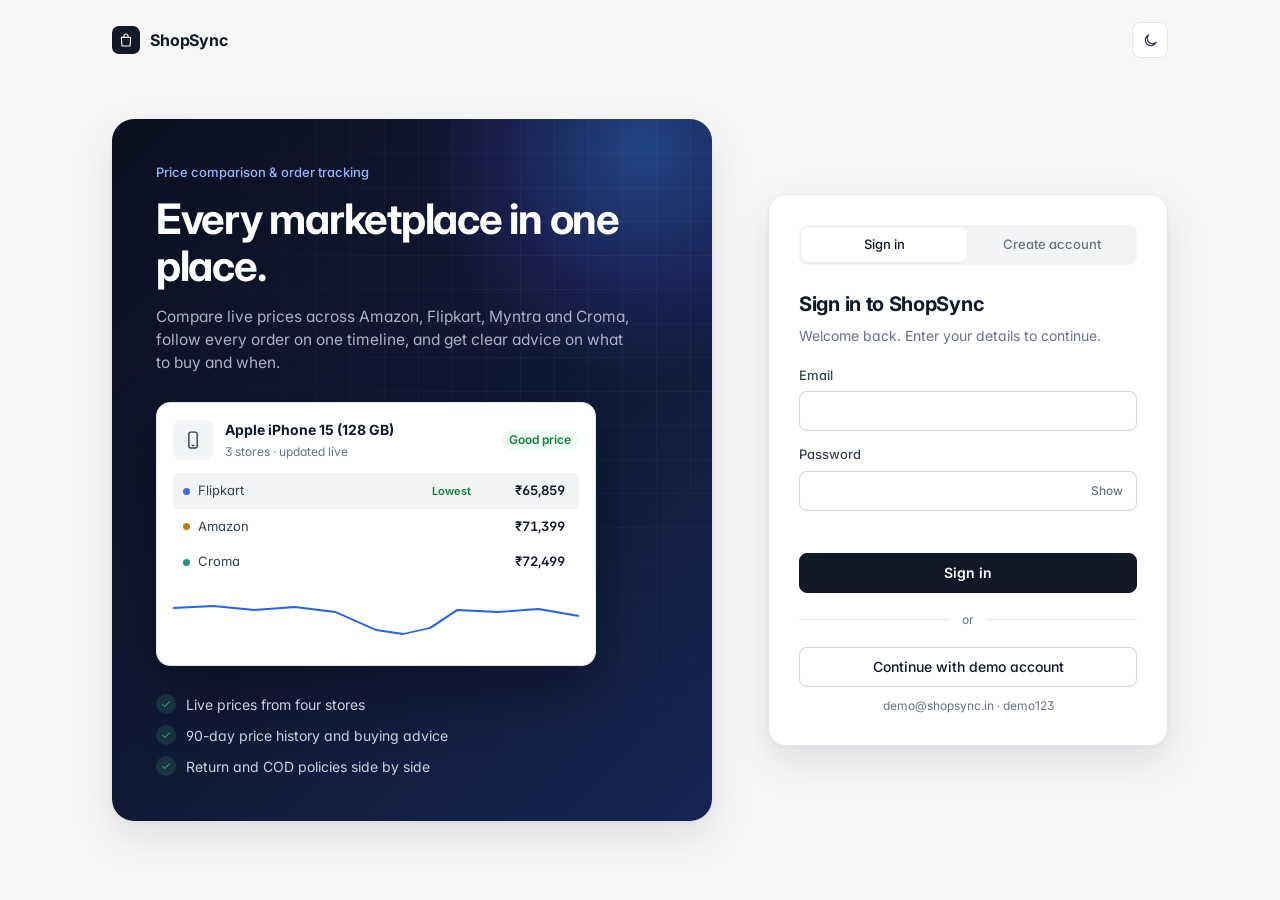
==== web/login.html @ 0868a35e "ShopSync" ====
<!DOCTYPE html>
<html lang="en" data-theme="light">
<head>
  <meta charset="utf-8">
  <meta name="viewport" content="width=device-width, initial-scale=1">
  <title>Sign in · ShopSync</title>
  <link rel="icon" href="data:image/svg+xml,<svg xmlns='http://www.w3.org/2000/svg' viewBox='0 0 32 32'><rect width='32' height='32' rx='7' fill='%23111827'/><path d='M9 12h14l-1.2 11H10.2z' fill='none' stroke='white' stroke-width='2'/><path d='M12.5 12v-1.5a3.5 3.5 0 0 1 7 0V12' fill='none' stroke='white' stroke-width='2'/></svg>">
  <link rel="preconnect" href="https://fonts.googleapis.com">
  <link href="https://fonts.googleapis.com/css2?family=Inter:wght@400;500;600;700&display=swap" rel="stylesheet">
  <link rel="stylesheet" href="css/base.css">
  <link rel="stylesheet" href="css/login.css">
  <script>try{document.documentElement.dataset.theme=localStorage.getItem("ss-theme")||"light"}catch(e){}</script>
</head>
<body class="login-page">
  <header class="login-top">
    <div class="brand"><span class="brand-mark" data-icon="bag" data-size="16"></span>ShopSync</div>
    <button class="icon-btn" id="themeToggle" aria-label="Toggle theme"></button>
  </header>

  <main class="login-shell">
    <section class="login-intro">
      <div class="hero-grid" aria-hidden="true"></div>
      <div class="hero-orb" aria-hidden="true"></div>
      <p class="kicker">Price comparison &amp; order tracking</p>
      <h1>Every marketplace in one place.</h1>
      <p class="lead">Compare live prices across Amazon, Flipkart, Myntra and Croma, follow every order on one timeline,
        and get clear advice on what to buy and when.</p>

      <!-- static product preview -->
      <div class="preview" aria-hidden="true">
        <div class="pv-head">
          <span class="pv-icon" data-icon="phone" data-size="20"></span>
          <div>
            <strong>Apple iPhone 15 (128 GB)</strong>
            <small>3 stores · updated live</small>
          </div>
          <span class="pv-pill">Good price</span>
        </div>
        <div class="pv-row best"><span><i class="dot-store flipkart"></i>Flipkart</span><span class="pv-tag">Lowest</span><b id="pvPrice">₹65,859</b></div>
        <div class="pv-row"><span><i class="dot-store amazon"></i>Amazon</span><span></span><b>₹71,399</b></div>
        <div class="pv-row"><span><i class="dot-store croma"></i>Croma</span><span></span><b>₹72,499</b></div>
        <svg class="pv-chart" viewBox="0 0 300 54" preserveAspectRatio="none">
          <defs><linearGradient id="pvFill" x1="0" x2="0" y1="0" y2="1"><stop offset="0" stop-color="#3b82f6" stop-opacity=".18"/><stop offset="1" stop-color="#3b82f6" stop-opacity="0"/></linearGradient></defs>
          <path class="pv-area" d="M0,18 L30,16 L60,20 L90,17 L120,22 L150,40 L170,44 L190,38 L210,20 L240,22 L270,19 L300,26 L300,54 L0,54 Z" fill="url(#pvFill)"/>
          <polyline class="pv-line" points="0,18 30,16 60,20 90,17 120,22 150,40 170,44 190,38 210,20 240,22 270,19 300,26" fill="none" stroke="currentColor" stroke-width="1.8" stroke-linejoin="round"/>
        </svg>
      </div>

      <ul class="points">
        <li><span data-icon="check" data-size="16"></span>Live prices from four stores</li>
        <li><span data-icon="check" data-size="16"></span>90-day price history and buying advice</li>
        <li><span data-icon="check" data-size="16"></span>Return and COD policies side by side</li>
      </ul>
    </section>

    <section class="auth-card" id="authCard">
      <div class="auth-tabs" role="tablist">
        <button class="auth-tab active" data-mode="login" role="tab">Sign in</button>
        <button class="auth-tab" data-mode="signup" role="tab">Create account</button>
      </div>

      <h2 id="authTitle">Sign in to ShopSync</h2>
      <p class="auth-sub" id="authSub">Welcome back. Enter your details to continue.</p>

      <form id="authForm" novalidate>
        <label class="field signup-only">
          <span>Full name</span>
          <input id="name" name="name" type="text" autocomplete="name">
        </label>
        <label class="field">
          <span>Email</span>
          <input id="email" name="email" type="email" autocomplete="email" required>
        </label>
        <label class="field">
          <span>Password</span>
          <div class="pw-wrap">
            <input id="password" name="password" type="password" autocomplete="current-password" required minlength="6">
            <button type="button" class="peek" id="peekBtn">Show</button>
          </div>
        </label>
        <div class="strength signup-only" aria-hidden="true"><span id="strengthBar"></span></div>

        <p class="form-error" id="formError" role="alert"></p>

        <button class="btn-primary full" type="submit" id="submitBtn">
          <span class="spinner"></span><span class="btn-label">Sign in</span>
        </button>
      </form>

      <div class="divider"><span>or</span></div>
      <button class="btn-ghost full" id="demoBtn">Continue with demo account</button>
      <p class="fine-print">demo@shopsync.in · demo123</p>
    </section>
  </main>

  <script src="js/icons.js"></script>
  <script src="js/login.js"></script>
</body>
</html>
---- web/css/base.css ----
/* ==========================================================================
   ShopSync design tokens: neutral greys + a single blue accent.
   ========================================================================== */
:root,
[data-theme="light"] {
  --bg: #f7f7f8;
  --surface: #ffffff;
  --surface-2: #f3f4f6;
  --surface-hover: #f9fafb;
  --border: #e5e7eb;
  --border-strong: #d1d5db;
  --text: #111827;
  --text-2: #374151;
  --muted: #6b7280;
  --accent: #2563eb;
  --accent-hover: #1d4ed8;
  --accent-soft: #eff4ff;
  --accent-2: #4f46e5;
  --hero: linear-gradient(135deg, #0b1020 0%, #0f1a36 55%, #172554 100%);
  --shadow-lg: 0 2px 4px rgba(16, 24, 40, .04), 0 16px 40px rgba(16, 24, 40, .10);
  --good: #15803d;
  --good-soft: #f0fdf4;
  --bad: #b91c1c;
  --bad-soft: #fef2f2;
  --warn: #a16207;
  --warn-soft: #fefce8;
  --btn-bg: #111827;
  --btn-text: #ffffff;
  --shadow: 0 1px 2px rgba(16, 24, 40, .05), 0 8px 24px rgba(16, 24, 40, .06);
  --shadow-sm: 0 1px 2px rgba(16, 24, 40, .06);
  --overlay: rgba(17, 24, 39, .35);

  /* store colours: muted, only used for small dots and chart lines */
  --amazon: #c27c0e;
  --flipkart: #3b6fd8;
  --myntra: #c2477a;
  --croma: #23917f;

  --radius: 12px;
  --radius-sm: 8px;
  --ease: cubic-bezier(.2, .7, .2, 1);
  --spring: cubic-bezier(.34, 1.4, .64, 1);
  color-scheme: light;
}

[data-theme="dark"] {
  --bg: #0e1013;
  --surface: #15171b;
  --surface-2: #1c1f24;
  --surface-hover: #1a1d22;
  --border: #25282e;
  --border-strong: #33373e;
  --text: #ececee;
  --text-2: #c5c7cc;
  --muted: #8b8f98;
  --accent: #6b9bff;
  --accent-hover: #8bb0ff;
  --accent-soft: rgba(107, 155, 255, .12);
  --accent-2: #818cf8;
  --hero: linear-gradient(135deg, #0d1222 0%, #111a33 55%, #18244d 100%);
  --shadow-lg: 0 2px 4px rgba(0, 0, 0, .3), 0 16px 40px rgba(0, 0, 0, .45);
  --good: #4bb36b;
  --good-soft: rgba(75, 179, 107, .12);
  --bad: #f0645a;
  --bad-soft: rgba(240, 100, 90, .12);
  --warn: #d4a72c;
  --warn-soft: rgba(212, 167, 44, .12);
  --btn-bg: #ececee;
  --btn-text: #111317;
  --shadow: 0 1px 2px rgba(0, 0, 0, .3), 0 8px 24px rgba(0, 0, 0, .3);
  --shadow-sm: 0 1px 2px rgba(0, 0, 0, .3);
  --overlay: rgba(0, 0, 0, .55);
  --amazon: #d9a03f;
  --flipkart: #6f97e6;
  --myntra: #d77aa0;
  --croma: #4fb5a3;
  color-scheme: dark;
}

*, *::before, *::after { box-sizing: border-box; }
html, body { margin: 0; }

body {
  font-family: "Inter", system-ui, -apple-system, "Segoe UI", Roboto, sans-serif;
  font-feature-settings: "cv11", "ss01";
  background: var(--bg);
  color: var(--text);
  line-height: 1.5;
  font-size: 14px;
  -webkit-font-smoothing: antialiased;
}

button, input, select, textarea { font: inherit; color: inherit; }
button { cursor: pointer; }
a { color: var(--accent); }
::selection { background: var(--accent-soft); }
.ic { display: block; flex: none; }

/* -------- buttons -------- */
.btn-primary {
  display: inline-flex; align-items: center; justify-content: center; gap: 8px;
  border: 1px solid var(--btn-bg); border-radius: var(--radius-sm); padding: 0 16px; min-height: 40px;
  font-weight: 600; font-size: 14px; color: var(--btn-text); background: var(--btn-bg);
  transition: opacity .15s, transform .2s var(--ease), box-shadow .2s;
}
.btn-primary { position: relative; overflow: hidden; }
.btn-primary::after {
  content: ""; position: absolute; inset: 0; transform: translateX(-120%);
  background: linear-gradient(100deg, transparent 30%, rgba(255,255,255,.22) 50%, transparent 70%);
  transition: transform .6s var(--ease);
}
.btn-primary:hover { opacity: .92; transform: translateY(-1px); box-shadow: 0 6px 16px rgba(17, 24, 39, .18); }
.btn-primary:hover::after { transform: translateX(120%); }
.btn-primary:active { transform: translateY(1px); }
.btn-primary:disabled { opacity: .55; cursor: default; }
.btn-primary.small { min-height: 34px; padding: 0 12px; font-size: 13px; }

.btn-ghost {
  display: inline-flex; align-items: center; justify-content: center; gap: 8px;
  border: 1px solid var(--border-strong); background: var(--surface); border-radius: var(--radius-sm);
  min-height: 40px; padding: 0 14px; font-weight: 500; transition: background .15s, border-color .15s;
}
.btn-ghost:hover { background: var(--surface-2); }

.icon-btn {
  position: relative; width: 36px; height: 36px; flex: none; border-radius: var(--radius-sm);
  border: 1px solid var(--border); background: var(--surface); color: var(--text-2);
  display: grid; place-items: center; transition: background .15s, color .15s;
}
.icon-btn:hover { background: var(--surface-2); color: var(--text); }

.spinner {
  width: 16px; height: 16px; border-radius: 50%; border: 2px solid currentColor; border-right-color: transparent;
  animation: spin .7s linear infinite; display: none; opacity: .8;
}
.loading .spinner { display: inline-block; }
@keyframes spin { to { transform: rotate(360deg); } }

/* store dot */
.dot-store { width: 7px; height: 7px; border-radius: 50%; display: inline-block; flex: none; background: var(--sc, var(--muted)); }
.dot-store.amazon, .s-Amazon { --sc: var(--amazon); }
.dot-store.flipkart, .s-Flipkart { --sc: var(--flipkart); }
.dot-store.myntra, .s-Myntra { --sc: var(--myntra); }
.dot-store.croma, .s-Croma { --sc: var(--croma); }

@keyframes fadeUp { from { opacity: 0; transform: translateY(6px); } }
@keyframes fadeIn { from { opacity: 0; } }

@media (prefers-reduced-motion: reduce) {
  *, *::before, *::after { animation-duration: .001ms !important; transition-duration: .001ms !important; }
}
---- web/css/login.css ----
/* ============================ Login page ============================ */
.login-page { min-height: 100vh; display: flex; flex-direction: column; }

.login-top {
  display: flex; justify-content: space-between; align-items: center;
  max-width: 1120px; width: 100%; margin: 0 auto; padding: 22px 32px;
}
.brand { display: flex; align-items: center; gap: 10px; font-weight: 700; font-size: 16px; letter-spacing: -.01em; }
.brand-mark {
  width: 28px; height: 28px; border-radius: 7px; display: grid; place-items: center;
  background: var(--btn-bg); color: var(--btn-text);
}

.login-shell {
  flex: 1; display: grid; grid-template-columns: 1.15fr 400px; gap: 56px; align-items: center;
  max-width: 1120px; width: 100%; margin: 0 auto; padding: 24px 32px 64px;
}

.login-intro {
  position: relative; overflow: hidden; padding: 44px; border-radius: 22px; color: #e5e7eb;
  background: var(--hero); box-shadow: var(--shadow-lg); animation: fadeUp .6s var(--ease) both;
}
.login-intro > *:not(.hero-grid):not(.hero-orb) { position: relative; z-index: 1; }
.hero-grid {
  position: absolute; inset: 0; pointer-events: none;
  background-image: linear-gradient(rgba(255,255,255,.05) 1px, transparent 1px), linear-gradient(90deg, rgba(255,255,255,.05) 1px, transparent 1px);
  background-size: 34px 34px; mask-image: radial-gradient(ellipse at 80% 20%, #000 0%, transparent 70%);
  -webkit-mask-image: radial-gradient(ellipse at 80% 20%, #000 0%, transparent 70%);
}
.hero-orb {
  position: absolute; width: 460px; height: 460px; right: -160px; top: -200px; border-radius: 50%; pointer-events: none;
  background: radial-gradient(circle, rgba(59, 130, 246, .42), rgba(79, 70, 229, .16) 45%, transparent 70%);
  animation: orbFloat 12s ease-in-out infinite alternate;
}
@keyframes orbFloat { from { transform: translate(0, 0) scale(1); } to { transform: translate(-70px, 60px) scale(1.12); } }
.kicker { margin: 0 0 12px; font-size: 13px; font-weight: 500; color: #93b4ff; }
.login-intro h1 { margin: 0; font-size: clamp(30px, 3.6vw, 42px); line-height: 1.12; letter-spacing: -.03em; font-weight: 700; max-width: 520px; color: #fff; }
.lead { margin: 16px 0 28px; font-size: 15.5px; color: #aab3c5; max-width: 480px; }

.preview {
  max-width: 440px; padding: 16px; border-radius: 14px; background: var(--surface); color: var(--text);
  border: 1px solid var(--border); box-shadow: 0 24px 60px rgba(0, 0, 0, .35);
  animation: floatCard 7s ease-in-out infinite, fadeUp .7s var(--ease) .15s both;
}
@keyframes floatCard { 0%, 100% { transform: translateY(0) rotate(-.4deg); } 50% { transform: translateY(-8px) rotate(.2deg); } }
.pv-row { transition: background .3s; }
.pv-row b { transition: color .3s; border-radius: 4px; padding: 0 4px; }
.pv-row b.tick { animation: tick 1.4s var(--ease); }
@keyframes tick { 0%, 35% { color: var(--good); background: var(--good-soft); } }
.pv-line { stroke-dasharray: 400; stroke-dashoffset: 400; animation: draw 1.6s var(--ease) .5s forwards; }
.pv-area { opacity: 0; animation: fadeIn .8s ease 1.2s forwards; }
@keyframes draw { to { stroke-dashoffset: 0; } }
.pv-head { display: flex; gap: 12px; align-items: center; margin-bottom: 12px; }
.pv-head strong { display: block; font-size: 14px; }
.pv-head small { color: var(--muted); font-size: 12px; }
.pv-icon { width: 40px; height: 40px; border-radius: 8px; background: var(--surface-2); display: grid; place-items: center; color: var(--text-2); }
.pv-pill { margin-left: auto; font-size: 12px; font-weight: 600; color: var(--good); background: var(--good-soft); padding: 2px 8px; border-radius: 99px; }
.pv-row { display: grid; grid-template-columns: 1fr auto 90px; align-items: center; gap: 8px; padding: 8px 10px; border-radius: 6px; font-size: 13px; }
.pv-row span:first-child { display: flex; align-items: center; gap: 8px; color: var(--text-2); }
.pv-row b { text-align: right; font-weight: 600; font-variant-numeric: tabular-nums; }
.pv-row.best { background: var(--surface-2); }
.pv-tag { font-size: 11px; font-weight: 600; color: var(--good); }
.pv-chart { width: 100%; height: 54px; margin-top: 10px; color: var(--accent); }

.points { list-style: none; padding: 0; margin: 28px 0 0; display: grid; gap: 10px; color: #c9d2e3; }
.points li { display: flex; align-items: center; gap: 10px; animation: fadeUp .5s var(--ease) both; }
.points li:nth-child(1) { animation-delay: .35s; }
.points li:nth-child(2) { animation-delay: .45s; }
.points li:nth-child(3) { animation-delay: .55s; }
.points li span { width: 20px; height: 20px; border-radius: 50%; display: grid; place-items: center; background: rgba(74, 222, 128, .14); color: #4ade80; }
.points li span .ic { width: 12px; height: 12px; }

/* ---------------- auth card ---------------- */
.auth-card {
  padding: 30px; border-radius: 18px; background: var(--surface); border: 1px solid var(--border);
  box-shadow: var(--shadow-lg); animation: fadeUp .6s var(--ease) .12s both;
}
.auth-tabs { position: relative; }
.auth-tabs::before {
  content: ""; position: absolute; top: 3px; bottom: 3px; left: 3px; width: calc(50% - 5px); border-radius: 6px;
  background: var(--surface); box-shadow: var(--shadow-sm); transition: transform .4s var(--spring);
}
.signup-mode .auth-tabs::before { transform: translateX(calc(100% + 4px)); }
.auth-tab { position: relative; z-index: 1; }
.auth-tab.active { background: transparent !important; box-shadow: none !important; }
.signup-mode .signup-only { animation: fadeUp .35s var(--ease); }
.auth-card.shake { animation: shake .35s var(--ease); }
@keyframes shake { 25%, 75% { transform: translateX(-4px); } 50% { transform: translateX(4px); } }

.auth-tabs { display: grid; grid-template-columns: 1fr 1fr; gap: 4px; background: var(--surface-2); border-radius: var(--radius-sm); padding: 3px; margin-bottom: 24px; }
.auth-tab { border: 0; background: none; padding: 7px; font-weight: 500; font-size: 13px; color: var(--muted); border-radius: 6px; transition: background .15s, color .15s; }
.auth-tab.active { background: var(--surface); color: var(--text); box-shadow: var(--shadow-sm); }

.auth-card h2 { margin: 0; font-size: 20px; letter-spacing: -.015em; }
.auth-sub { margin: 6px 0 20px; color: var(--muted); }

.field { display: block; margin-bottom: 14px; }
.field > span { display: block; font-size: 13px; font-weight: 500; margin-bottom: 6px; color: var(--text-2); }
.field input {
  width: 100%; height: 40px; padding: 0 12px; border-radius: var(--radius-sm);
  border: 1px solid var(--border-strong); background: var(--surface); outline: none;
  transition: border-color .15s, box-shadow .15s;
}
.field input:focus { border-color: var(--accent); box-shadow: 0 0 0 3px var(--accent-soft); }
.pw-wrap { position: relative; }
.pw-wrap input { padding-right: 60px; }
.peek { position: absolute; right: 6px; top: 6px; height: 28px; padding: 0 8px; border: 0; background: none; font-size: 12px; font-weight: 500; color: var(--muted); border-radius: 6px; }
.peek:hover { background: var(--surface-2); color: var(--text); }

.signup-only { display: none; }
.signup-mode .signup-only { display: block; }
.strength { height: 3px; border-radius: 3px; background: var(--surface-2); margin: -6px 0 14px; overflow: hidden; }
.strength span { display: block; height: 100%; width: 0; transition: width .3s var(--ease), background .3s; }

.form-error { min-height: 18px; margin: 0 0 10px; color: var(--bad); font-size: 13px; }
.full { width: 100%; }

.divider { display: flex; align-items: center; gap: 12px; color: var(--muted); font-size: 12px; margin: 18px 0; }
.divider::before, .divider::after { content: ""; flex: 1; height: 1px; background: var(--border); }
.fine-print { text-align: center; font-size: 12px; color: var(--muted); margin: 10px 0 0; }

body.leaving { animation: leave .35s var(--ease) forwards; }
@keyframes leave { to { opacity: 0; } }

@media (max-width: 900px) {
  .login-shell { grid-template-columns: 1fr; gap: 32px; padding: 8px 18px 40px; }
  .login-top { padding: 16px 18px; }
  .preview, .points { display: none; }
  .lead { margin-bottom: 0; }
  .login-intro { padding: 28px 24px; }
}
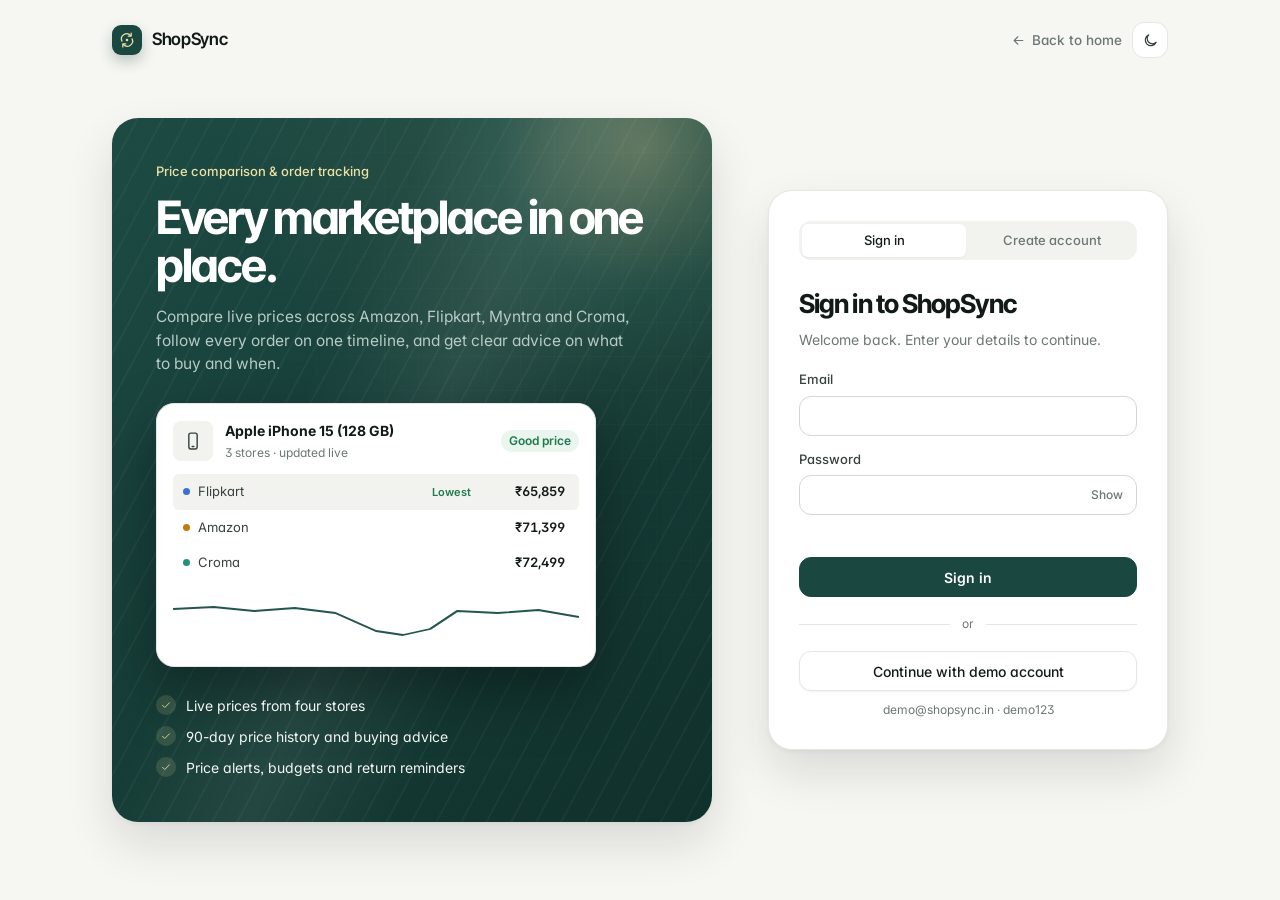
==== commit 60a06481: "New landing page, evergreen theme and interactive animations" ====
--- a/web/login.html
+++ b/web/login.html
@@ -4,21 +4,22 @@
   <meta charset="utf-8">
   <meta name="viewport" content="width=device-width, initial-scale=1">
   <title>Sign in · ShopSync</title>
-  <link rel="icon" href="data:image/svg+xml,<svg xmlns='http://www.w3.org/2000/svg' viewBox='0 0 32 32'><rect width='32' height='32' rx='7' fill='%23111827'/><path d='M9 12h14l-1.2 11H10.2z' fill='none' stroke='white' stroke-width='2'/><path d='M12.5 12v-1.5a3.5 3.5 0 0 1 7 0V12' fill='none' stroke='white' stroke-width='2'/></svg>">
+  <link rel="icon" href="data:image/svg+xml,<svg xmlns='http://www.w3.org/2000/svg' viewBox='0 0 32 32'><rect width='32' height='32' rx='8' fill='%231b4741'/><path d='M9 12h14l-1.2 11H10.2z' fill='none' stroke='%23ebe0a6' stroke-width='2'/><path d='M12.5 12v-1.5a3.5 3.5 0 0 1 7 0V12' fill='none' stroke='%23ebe0a6' stroke-width='2'/></svg>">
   <link rel="preconnect" href="https://fonts.googleapis.com">
-  <link href="https://fonts.googleapis.com/css2?family=Inter:wght@400;500;600;700&display=swap" rel="stylesheet">
+  <link href="https://fonts.googleapis.com/css2?family=Inter:wght@400;500;600;700&family=Inter+Tight:wght@500;600;700&display=swap" rel="stylesheet">
   <link rel="stylesheet" href="css/base.css">
   <link rel="stylesheet" href="css/login.css">
+  <link rel="stylesheet" href="css/theme.css">
   <script>try{document.documentElement.dataset.theme=localStorage.getItem("ss-theme")||"light"}catch(e){}</script>
 </head>
 <body class="login-page">
   <header class="login-top">
-    <div class="brand"><span class="brand-mark" data-icon="bag" data-size="16"></span>ShopSync</div>
-    <button class="icon-btn" id="themeToggle" aria-label="Toggle theme"></button>
+    <a class="brand" href="/"><span class="brand-mark" data-icon="logo" data-size="18"></span>ShopSync</a>
+    <div class="login-top-actions"><a class="back-link" href="/"><span data-icon="arrow" data-size="15"></span>Back to home</a><button class="icon-btn" id="themeToggle" aria-label="Toggle theme"></button></div>
   </header>
 
   <main class="login-shell">
-    <section class="login-intro">
+    <section class="login-intro" data-glow>
       <div class="hero-grid" aria-hidden="true"></div>
       <div class="hero-orb" aria-hidden="true"></div>
       <p class="kicker">Price comparison &amp; order tracking</p>
@@ -27,7 +28,7 @@
         and get clear advice on what to buy and when.</p>
 
       <!-- static product preview -->
-      <div class="preview" aria-hidden="true">
+      <div class="preview" aria-hidden="true" data-tilt="7">
         <div class="pv-head">
           <span class="pv-icon" data-icon="phone" data-size="20"></span>
           <div>
@@ -40,7 +41,7 @@
         <div class="pv-row"><span><i class="dot-store amazon"></i>Amazon</span><span></span><b>₹71,399</b></div>
         <div class="pv-row"><span><i class="dot-store croma"></i>Croma</span><span></span><b>₹72,499</b></div>
         <svg class="pv-chart" viewBox="0 0 300 54" preserveAspectRatio="none">
-          <defs><linearGradient id="pvFill" x1="0" x2="0" y1="0" y2="1"><stop offset="0" stop-color="#3b82f6" stop-opacity=".18"/><stop offset="1" stop-color="#3b82f6" stop-opacity="0"/></linearGradient></defs>
+          <defs><linearGradient id="pvFill" x1="0" x2="0" y1="0" y2="1"><stop offset="0" stop-color="#1b4741" stop-opacity=".18"/><stop offset="1" stop-color="#1b4741" stop-opacity="0"/></linearGradient></defs>
           <path class="pv-area" d="M0,18 L30,16 L60,20 L90,17 L120,22 L150,40 L170,44 L190,38 L210,20 L240,22 L270,19 L300,26 L300,54 L0,54 Z" fill="url(#pvFill)"/>
           <polyline class="pv-line" points="0,18 30,16 60,20 90,17 120,22 150,40 170,44 190,38 210,20 240,22 270,19 300,26" fill="none" stroke="currentColor" stroke-width="1.8" stroke-linejoin="round"/>
         </svg>
@@ -49,7 +50,7 @@
       <ul class="points">
         <li><span data-icon="check" data-size="16"></span>Live prices from four stores</li>
         <li><span data-icon="check" data-size="16"></span>90-day price history and buying advice</li>
-        <li><span data-icon="check" data-size="16"></span>Return and COD policies side by side</li>
+        <li><span data-icon="check" data-size="16"></span>Price alerts, budgets and return reminders</li>
       </ul>
     </section>
 
@@ -94,6 +95,7 @@
   </main>
 
   <script src="js/icons.js"></script>
+  <script src="js/motion.js"></script>
   <script src="js/login.js"></script>
 </body>
 </html>
--- a/web/css/theme.css
+++ b/web/css/theme.css
@@ -0,0 +1,260 @@
+/* ==========================================================================
+   ShopSync "Evergreen" theme: deep green + butter yellow on warm white.
+   Loaded after the page stylesheets, so it only overrides tokens and looks.
+   ========================================================================== */
+:root, [data-theme="light"] {
+  --green-950: #0f2b27;
+  --green-900: #143a35;
+  --green-800: #1b4741;
+  --green-700: #22564e;
+  --green-600: #2c6a60;
+  --green-100: #e6efec;
+  --green-50: #f1f6f4;
+  --butter: #ebe0a6;
+  --butter-strong: #dfcf80;
+  --butter-soft: #f7f2d9;
+  --on-green: #f3f6f4;
+  --on-green-2: #b7cbc5;
+  --on-green-3: #8fb0a8;
+
+  --bg: #f6f6f2;
+  --surface: #ffffff;
+  --surface-2: #f2f3ef;
+  --surface-hover: #fafaf7;
+  --border: #e6e7e1;
+  --border-strong: #d4d7ce;
+  --text: #121a18;
+  --text-2: #36423f;
+  --muted: #6c7774;
+  --accent: #22564e;
+  --accent-hover: #1b4741;
+  --accent-soft: #e6efec;
+  --accent-2: #dfcf80;
+  --btn-bg: #1b4741;
+  --btn-text: #ffffff;
+  --good: #1f7a4d;
+  --good-soft: #eaf5ee;
+  --hero:
+    radial-gradient(120% 90% at 85% 0%, rgba(235, 224, 166, .10), transparent 55%),
+    repeating-linear-gradient(118deg, rgba(255,255,255,.035) 0 2px, transparent 2px 22px),
+    linear-gradient(140deg, #1d4b44 0%, #173f39 45%, #10302b 100%);
+  --shadow-sm: 0 1px 2px rgba(18, 26, 24, .05);
+  --shadow: 0 1px 2px rgba(18, 26, 24, .05), 0 10px 28px rgba(18, 26, 24, .06);
+  --shadow-lg: 0 2px 4px rgba(18, 26, 24, .04), 0 22px 48px rgba(18, 26, 24, .12);
+  --radius: 14px;
+  --radius-sm: 10px;
+  --display: "Inter Tight", "Inter", system-ui, sans-serif;
+}
+
+[data-theme="dark"] {
+  --good: #5cc28a;
+  --good-soft: rgba(92, 194, 138, .13);
+  --shadow-sm: 0 1px 2px rgba(0, 0, 0, .3);
+  --shadow: 0 1px 2px rgba(0, 0, 0, .3), 0 10px 28px rgba(0, 0, 0, .3);
+  --shadow-lg: 0 2px 4px rgba(0, 0, 0, .3), 0 22px 48px rgba(0, 0, 0, .45);
+  --bg: #0d1412;
+  --surface: #131c1a;
+  --surface-2: #19231f;
+  --surface-hover: #172120;
+  --border: #22302c;
+  --border-strong: #2f3f3a;
+  --text: #e9efed;
+  --text-2: #c2ceca;
+  --muted: #8a9a95;
+  --accent: #8cc9b9;
+  --accent-hover: #a5d6c9;
+  --accent-soft: rgba(140, 201, 185, .12);
+  --accent-2: #dfcf80;
+  --btn-bg: #ebe0a6;
+  --btn-text: #13231f;
+  --hero:
+    radial-gradient(120% 90% at 85% 0%, rgba(235, 224, 166, .07), transparent 55%),
+    repeating-linear-gradient(118deg, rgba(255,255,255,.025) 0 2px, transparent 2px 22px),
+    linear-gradient(140deg, #173e38 0%, #12322d 45%, #0c2320 100%);
+}
+
+body { font-feature-settings: "cv11", "ss01", "ss03"; }
+h1, h2, .hero h1, .page-head h1, .cmp-title, .section-head h2 { font-family: var(--display); }
+::selection { background: var(--butter); color: #13231f; }
+
+/* ---------- buttons ---------- */
+.btn-primary { border-radius: 12px; font-weight: 600; }
+.btn-primary:hover { opacity: 1; background: var(--accent-hover); border-color: var(--accent-hover); box-shadow: 0 8px 20px rgba(27, 71, 65, .25); }
+[data-theme="dark"] .btn-primary:hover { background: #f2e9b9; border-color: #f2e9b9; }
+.btn-ghost { border-radius: 12px; border-color: var(--border); box-shadow: var(--shadow-sm); }
+.btn-butter {
+  display: inline-flex; align-items: center; justify-content: center; gap: 8px; min-height: 48px; padding: 0 26px;
+  border-radius: 12px; border: 0; background: var(--butter); color: #14241f; font-weight: 600; font-size: 15px;
+  box-shadow: inset 0 -2px 0 rgba(0,0,0,.08), 0 8px 22px rgba(0,0,0,.18);
+  transition: transform .35s var(--spring), background .2s, box-shadow .3s;
+  text-decoration: none; position: relative; overflow: hidden;
+}
+.btn-butter:hover { background: #f2e9b9; box-shadow: inset 0 -2px 0 rgba(0,0,0,.08), 0 14px 30px rgba(0,0,0,.22); }
+.btn-butter::after {
+  content: ""; position: absolute; inset: 0; transform: translateX(-120%);
+  background: linear-gradient(100deg, transparent 30%, rgba(255,255,255,.55) 50%, transparent 70%); transition: transform .7s var(--ease);
+}
+.btn-butter:hover::after { transform: translateX(120%); }
+.icon-btn { border-radius: 12px; }
+.input, .select, .search { border-radius: 12px; }
+
+/* ---------- brand ---------- */
+.brand { font-family: var(--display); font-weight: 600; font-size: 17px; letter-spacing: -.02em; }
+.brand-mark, [data-theme="dark"] .brand-mark {
+  width: 30px; height: 30px; border-radius: 9px; background: var(--green-800); color: var(--butter);
+  box-shadow: 0 6px 14px rgba(27, 71, 65, .28);
+}
+.brand-mark .ic { animation: spinSlow 14s linear infinite; }
+@keyframes spinSlow { to { transform: rotate(360deg); } }
+
+/* ---------- app shell ---------- */
+body.app { background: var(--bg); }
+.sidebar { background: var(--surface); }
+.nav-label { color: #9aa5a1; letter-spacing: .04em; text-transform: none; font-size: 12px; font-weight: 500; }
+.nav-item { border-radius: 12px; padding: 10px 12px; }
+.nav-item.active { color: var(--text); }
+.side-nav .nav-item.active .ic { color: var(--accent); }
+.nav-glider {
+  background: var(--surface); border-radius: 12px; height: 41px;
+  box-shadow: 0 0 0 1px var(--border), 0 4px 12px rgba(18, 26, 24, .06);
+}
+.nav-glider::before { background: var(--accent); }
+[data-theme="dark"] .nav-glider { background: var(--surface-2); }
+.nav-badge { border-radius: 99px; }
+
+.side-card { background: var(--hero); border-radius: 16px; }
+.side-card::after { background: radial-gradient(circle, rgba(235, 224, 166, .28), transparent 70%); }
+.side-card p { color: var(--on-green-2); }
+.side-card .btn-primary { background: var(--butter); border-color: var(--butter); color: #14241f; }
+.sc-icon { color: var(--butter); }
+
+.topbar { border-bottom-color: var(--border); }
+.page-head h1 { font-size: 30px; font-weight: 600; letter-spacing: -.035em; }
+.section-head h2 { font-size: 20px; letter-spacing: -.025em; }
+
+/* ---------- overview hero ---------- */
+.hero { border-radius: 22px; padding: 34px; isolation: isolate; }
+.hero::before {           /* slow moving light sheen */
+  content: ""; position: absolute; inset: -40%; z-index: -1; pointer-events: none;
+  background: linear-gradient(115deg, transparent 40%, rgba(255,255,255,.07) 50%, transparent 60%);
+  animation: sheen 9s ease-in-out infinite;
+}
+@keyframes sheen { 0% { transform: translateX(-30%); } 50% { transform: translateX(30%); } 100% { transform: translateX(-30%); } }
+.hero-grid { opacity: .5; }
+.hero-orb { background: radial-gradient(circle, rgba(235, 224, 166, .22), rgba(44, 106, 96, .25) 45%, transparent 70%); }
+.hero h1 { font-size: 36px; font-weight: 600; letter-spacing: -.04em; line-height: 1.1; }
+.hero-kicker, .hero-metrics .m-label, .chat-head small { color: var(--on-green-3); }
+.hero-sub { color: var(--on-green-2); font-size: 15px; }
+.hero .ask-bar { background: rgba(255,255,255,.07); border-color: rgba(255,255,255,.14); color: var(--on-green-3); border-radius: 14px; }
+.hero .ask-bar:focus-within { border-color: rgba(235, 224, 166, .7); box-shadow: 0 0 0 4px rgba(235, 224, 166, .15); }
+.hero .ask-bar input::placeholder { color: var(--on-green-3); }
+.hero .ask-bar .btn-primary { background: var(--butter); border-color: var(--butter); color: #14241f; }
+.hero .ask-icon .ic { color: var(--butter); }
+.hero .qchip { color: var(--on-green-2); border-radius: 99px; }
+.hero-metrics .metric { border-radius: 16px; }
+.hero-metrics .metric:hover { background: rgba(255,255,255,.1); }
+
+/* ---------- metric strips become separate cards ---------- */
+.metrics { gap: 12px; border: 0; background: none; box-shadow: none; }
+.metrics .metric {
+  background: var(--surface); border: 1px solid var(--border); border-radius: 16px; box-shadow: var(--shadow-sm);
+  padding: 16px 18px; transition: transform .35s var(--spring), box-shadow .3s;
+}
+.metrics .metric + .metric { border-left: 1px solid var(--border); }
+.metrics .metric:hover { transform: translateY(-2px); box-shadow: var(--shadow); }
+.m-value { font-family: var(--display); font-size: 28px; letter-spacing: -.035em; }
+
+/* ---------- cards & panels ---------- */
+.card, .panel, .glance-card, .fp-quote { border-radius: 18px; }
+.card.hoverable::before { background: radial-gradient(320px circle at var(--mx, 50%) var(--my, 0%), rgba(235, 224, 166, .28), transparent 60%); }
+[data-theme="dark"] .card.hoverable::before { background: radial-gradient(320px circle at var(--mx, 50%) var(--my, 0%), rgba(140, 201, 185, .10), transparent 60%); }
+.p-icon { border-radius: 12px; }
+.g-icon { background: var(--butter-soft); color: var(--accent); border-radius: 12px; }
+[data-theme="dark"] .g-icon { background: rgba(235, 224, 166, .1); color: var(--butter); }
+.g-body strong { font-family: var(--display); font-size: 20px; letter-spacing: -.03em; }
+.verdict { border-radius: 99px; }
+.sbar.best .fill { background: var(--accent); }
+.status-pill { border-radius: 99px; }
+
+/* chips & segmented controls */
+.seg { border-radius: 12px; }
+.seg::before { border-radius: 9px; }
+.qchip { border-radius: 99px; }
+.chip-toggle.on { background: var(--green-800); border-color: var(--green-800); color: #fff; }
+[data-theme="dark"] .chip-toggle.on { background: var(--butter); border-color: var(--butter); color: #14241f; }
+
+/* tooltips like a dark pill */
+.chart-tip { background: var(--green-950); color: #fff; border-radius: 12px; }
+[data-theme="dark"] .chart-tip { background: #f3f6f4; color: #0f2b27; }
+
+/* meters use the brand green */
+.meter > i { background: var(--accent); }
+.g-meter i { background: var(--accent); }
+
+/* ---------- assistant ---------- */
+.chat-fab, [data-theme="dark"] .chat-fab { background: var(--green-800); color: var(--butter); box-shadow: 0 12px 30px rgba(27, 71, 65, .38); }
+.chat-fab::before { border-color: rgba(44, 106, 96, .55); }
+.chat-head { background: var(--hero); }
+.chat-avatar { color: var(--butter); }
+.msg.user .bubble, [data-theme="dark"] .msg.user .bubble { background: var(--green-800); color: #fff; }
+.chat-action { border-radius: 99px; }
+
+/* ---------- budget hero + misc on green ---------- */
+.bh-main > small, .bh-figure span, .bh-bar .mark small, .bh-stats small { color: var(--on-green-3); }
+.budget-hero { border-radius: 22px; }
+.budget-hero .level-pill { background: rgba(235, 224, 166, .16) !important; color: var(--butter); }
+.test-curl pre { background: var(--green-950); color: #d6e4df; }
+
+/* ---------- live price ticks ---------- */
+@keyframes flashDown { 0%, 35% { color: var(--good); background: var(--good-soft); box-shadow: 0 0 0 3px var(--good-soft); } }
+
+/* ---------- magnetic buttons (see motion.js) ---------- */
+.magnetic { transition: transform .35s var(--spring); will-change: transform; }
+
+/* ---------- cursor glow on dark green surfaces ---------- */
+.glow-follow { --gx: 50%; --gy: 50%; }
+.glow-follow::after {
+  content: ""; position: absolute; inset: 0; border-radius: inherit; pointer-events: none; z-index: 0;
+  background: radial-gradient(420px circle at var(--gx) var(--gy), rgba(235, 224, 166, .12), transparent 60%);
+  opacity: 0; transition: opacity .4s;
+}
+.glow-follow:hover::after { opacity: 1; }
+
+/* scroll progress bar */
+.scroll-progress { position: fixed; top: 0; left: 0; right: 0; height: 3px; z-index: 100; pointer-events: none; }
+.scroll-progress i { display: block; height: 100%; width: 100%; background: linear-gradient(90deg, var(--accent), var(--butter-strong)); transform-origin: left; transform: scaleX(0); }
+
+/* ---------- scroll reveal (motion.js) ---------- */
+[data-reveal] { opacity: 0; transform: translateY(26px); transition: opacity .8s var(--ease), transform .9s var(--ease); transition-delay: var(--d, 0s); }
+[data-reveal="left"] { transform: translateX(-30px); }
+[data-reveal="right"] { transform: translateX(30px); }
+[data-reveal="scale"] { transform: scale(.94) translateY(16px); }
+[data-reveal].is-in { opacity: 1; transform: none; }
+@media (prefers-reduced-motion: reduce) { [data-reveal] { opacity: 1; transform: none; } }
+.side-nav .nav-item > span:not(.nav-badge):not([data-icon]) { white-space: nowrap; }
+
+/* ---------- login page ---------- */
+.login-page .brand { color: var(--text); text-decoration: none; }
+.login-top-actions { display: flex; align-items: center; gap: 10px; }
+.back-link { display: inline-flex; align-items: center; gap: 6px; color: var(--muted); text-decoration: none; font-size: 13.5px; font-weight: 500; transition: color .2s; }
+.back-link .ic { transform: rotate(180deg); transition: transform .3s var(--spring); }
+.back-link:hover { color: var(--text); }
+.back-link:hover .ic { transform: rotate(180deg) translateX(3px); }
+.login-intro { position: relative; isolation: isolate; border-radius: 26px !important; }
+.login-intro::before {
+  content: ""; position: absolute; inset: -50%; z-index: -1; pointer-events: none;
+  background: linear-gradient(115deg, transparent 42%, rgba(255,255,255,.07) 50%, transparent 58%); animation: sheen 10s ease-in-out infinite;
+}
+.login-intro .kicker { color: var(--butter) !important; }
+.login-intro h1 { font-size: 46px !important; letter-spacing: -.045em !important; line-height: 1.04 !important; }
+.login-intro .lead { color: var(--on-green-2) !important; }
+.login-intro .points { color: var(--on-green) !important; }
+.login-intro .points .ic { color: var(--butter); }
+.login-intro .hero-orb { background: radial-gradient(circle, rgba(235, 224, 166, .25), rgba(44, 106, 96, .2) 45%, transparent 70%) !important; }
+.preview { border-radius: 18px !important; }
+.auth-card { border-radius: 24px !important; }
+.auth-card h2 { font-size: 26px; letter-spacing: -.035em; }
+.auth-tabs { border-radius: 12px !important; }
+.auth-tab { border-radius: 9px !important; }
+.login-page input { border-radius: 12px !important; }
+.login-intro .points li span { background: rgba(235, 224, 166, .14) !important; color: var(--butter) !important; }
